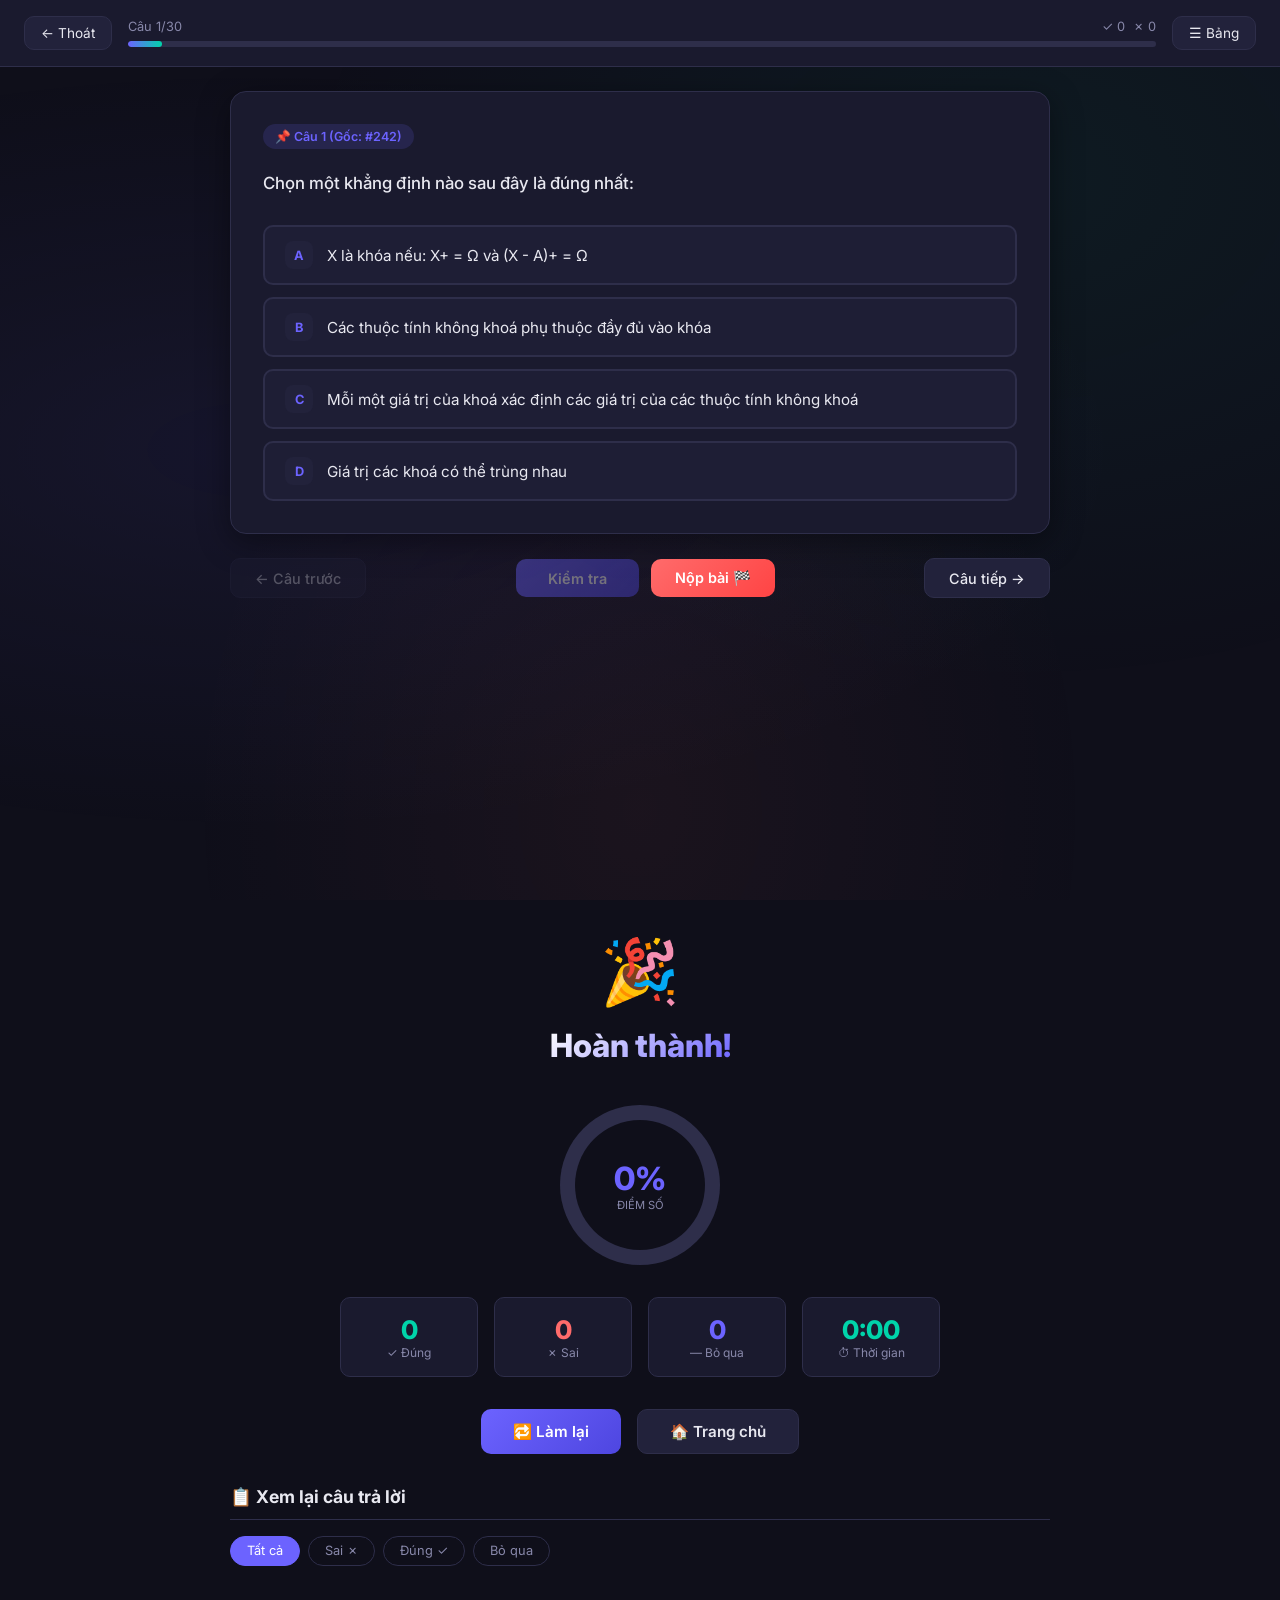
==== quiz.html @ 80ecc09e "Fix: Remove window.close() from goHome function and update cache version" ====
<!DOCTYPE html>
<html lang="vi">
<head>
<meta charset="UTF-8">
<meta name="viewport" content="width=device-width, initial-scale=1.0">
<title>Làm Bài | Trắc Nghiệm CSDL</title>
<meta name="description" content="Ôn tập trắc nghiệm Cơ sở dữ liệu - 356 câu hỏi tổng hợp">
<link href="https://fonts.googleapis.com/css2?family=Inter:wght@300;400;500;600;700;800&display=swap" rel="stylesheet">
<link rel="stylesheet" href="css/style.css?v=1779288888">
</head>
<body>

<!-- ========== QUIZ ========== -->

<div id="quiz-screen" class="screen">
  <header class="quiz-header">
    <button class="btn-back" onclick="goHome()">← Thoát</button>
    <div class="quiz-progress-wrap">
      <div class="quiz-meta">
        <span id="q-counter">Câu 1/30</span>
        <span id="q-score-live">✓ 0 &nbsp;✗ 0</span>
      </div>
      <div class="progress-bar"><div class="progress-fill" id="progress-fill" style="width:0%"></div></div>
    </div>
    <div class="timer-badge" id="timer-badge" style="display:none">1:00</div>
    <button class="btn-panel" onclick="togglePanel()">☰ Bảng</button>
  </header>

  <div class="quiz-body">
    <div class="nav-panel" id="nav-panel">
      <div class="nav-title">Điều hướng</div>
      <div class="nav-grid" id="nav-grid"></div>
      <div class="nav-legend">
        <div class="legend-item"><div class="legend-dot" style="background:var(--primary)"></div>Đang làm</div>
        <div class="legend-item"><div class="legend-dot" style="background:rgba(108,99,255,0.3)"></div>Đã trả lời</div>
        <div class="legend-item"><div class="legend-dot" style="background:var(--border)"></div>Chưa làm</div>
      </div>
    </div>

    <div class="quiz-main">
      <div class="question-card" id="question-card">
        <div class="question-tag" id="q-tag">📌 Câu 1</div>
        <div class="question-text" id="question-text"></div>
        <div class="options-list" id="options-list"></div>
        <div class="explanation-box" id="explanation-box"></div>
      </div>

      <div class="quiz-actions">
        <button class="btn-nav" id="btn-prev" onclick="prevQ()">← Câu trước</button>
        <div style="display:flex;gap:0.75rem;flex-wrap:wrap;justify-content:center;">
          <button class="btn-submit" id="btn-submit" onclick="submitAnswer()">Kiểm tra</button>
          <button class="btn-end-quiz" onclick="endQuiz()">Nộp bài 🏁</button>
        </div>
        <button class="btn-nav" id="btn-next" onclick="nextQ()">Câu tiếp →</button>
      </div>
    </div>
  </div>
</div>

<!-- ========== RESULT ========== -->
<div id="result-screen" class="screen">
  <div class="result-header">
    <div class="result-emoji" id="result-emoji">🎉</div>
    <div class="result-title" id="result-title">Hoàn thành!</div>
    <div style="color:var(--text-muted);font-size:0.9rem" id="result-sub"></div>
  </div>

  <div class="score-circle" id="score-circle" style="--pct:0deg">
    <div class="score-inner">
      <div class="score-pct" id="score-pct">0%</div>
      <div class="score-lbl">Điểm số</div>
    </div>
  </div>

  <div class="result-stats">
    <div class="rstat c"><div class="rstat-num" id="rs-correct">0</div><div class="rstat-lbl">✓ Đúng</div></div>
    <div class="rstat w"><div class="rstat-num" id="rs-wrong">0</div><div class="rstat-lbl">✗ Sai</div></div>
    <div class="rstat s"><div class="rstat-num" id="rs-skip">0</div><div class="rstat-lbl">— Bỏ qua</div></div>
    <div class="rstat t"><div class="rstat-num" id="rs-time">0:00</div><div class="rstat-lbl">⏱ Thời gian</div></div>
  </div>

  <div class="result-btns">
    <button class="btn-retry" onclick="retryQuiz()">🔁 Làm lại</button>
    <button class="btn-home-r" onclick="goHome()">🏠 Trang chủ</button>
  </div>

  <div class="review-section">
    <div class="review-title">📋 Xem lại câu trả lời</div>
    <div class="review-filter">
      <button class="filter-btn active" onclick="filterReview('all',this)">Tất cả</button>
      <button class="filter-btn" onclick="filterReview('wrong',this)">Sai ✗</button>
      <button class="filter-btn" onclick="filterReview('correct',this)">Đúng ✓</button>
      <button class="filter-btn" onclick="filterReview('skip',this)">Bỏ qua</button>
    </div>
    <div id="review-list"></div>
  </div>
</div>


<script src="js/csdl_data.js?v=1779288888" charset="UTF-8"></script>
<script src="js/script.js?v=1779288888" charset="UTF-8"></script>
</body>
</html>
---- css/style.css ----
:root {
    --primary: #6c63ff;
    --primary-dark: #4e46e0;
    --secondary: #00d4aa;
    --accent: #ff6b6b;
    --bg: #0f0f1a;
    --bg2: #16162a;
    --bg3: #1e1e35;
    --card: #1a1a2e;
    --card2: #22223b;
    --text: #e8e8f0;
    --text-muted: #8888aa;
    --border: #2e2e4a;
    --correct: #00d4aa;
    --wrong: #ff6b6b;
    --correct-bg: rgba(0,212,170,0.12);
    --wrong-bg: rgba(255,107,107,0.12);
    --radius: 16px;
    --radius-sm: 10px;
    --shadow: 0 8px 32px rgba(0,0,0,0.4);
  }
  * { margin:0; padding:0; box-sizing:border-box; }
  body {
    font-family: 'Inter', sans-serif;
    background: var(--bg);
    color: var(--text);
    min-height: 100vh;
    overflow-x: hidden;
  }
  /* Animated background */
  body::before {
    content:'';
    position:fixed; top:0;left:0;right:0;bottom:0;
    background: radial-gradient(ellipse at 20% 50%, rgba(108,99,255,0.08) 0%, transparent 60%),
                radial-gradient(ellipse at 80% 20%, rgba(0,212,170,0.06) 0%, transparent 50%),
                radial-gradient(ellipse at 50% 90%, rgba(255,107,107,0.05) 0%, transparent 50%);
    pointer-events: none; z-index: 0;
  }

  /* ===== SCREENS ===== */
  .screen { display:none; position:relative; z-index:1; }
  .screen.active { display:block; }

  /* ===== HOME SCREEN ===== */
  #home-screen {
    min-height:100vh;
    display:flex; flex-direction:column; align-items:center; justify-content:center;
    padding: 2rem;
    text-align:center;
  }
  .logo-icon {
    width:90px; height:90px;
    background: linear-gradient(135deg, var(--primary), var(--secondary));
    border-radius: 24px;
    display:flex; align-items:center; justify-content:center;
    font-size:2.5rem; margin-bottom:2rem;
    box-shadow: 0 0 40px rgba(108,99,255,0.4);
    animation: float 3s ease-in-out infinite;
  }
  @keyframes float {
    0%,100%{ transform:translateY(0); }
    50%{ transform:translateY(-10px); }
  }
  .home-title {
    font-size: clamp(2rem,5vw,3.5rem);
    font-weight:800;
    background: linear-gradient(135deg, #fff 0%, var(--primary) 50%, var(--secondary) 100%);
    -webkit-background-clip:text; -webkit-text-fill-color:transparent;
    line-height:1.2; margin-bottom:0.75rem;
  }
  .home-sub {
    font-size:1.1rem; color:var(--text-muted); margin-bottom:0.5rem;
  }
  .home-author {
    font-size:0.9rem; color:var(--primary); margin-bottom:3rem; opacity:0.8;
  }
  .stats-row {
    display:flex; gap:1.5rem; margin-bottom:3rem; flex-wrap:wrap; justify-content:center;
  }
  .stat-card {
    background: var(--card2);
    border: 1px solid var(--border);
    border-radius: var(--radius-sm);
    padding: 1rem 1.5rem;
    text-align:center;
    min-width:100px;
  }
  .stat-num { font-size:1.8rem; font-weight:800; color:var(--primary); }
  .stat-lbl { font-size:0.75rem; color:var(--text-muted); text-transform:uppercase; letter-spacing:1px; }

  .mode-grid {
    display:grid; grid-template-columns:repeat(auto-fit, minmax(200px, 1fr));
    gap:1rem; max-width:700px; width:100%; margin-bottom:2rem;
  }
  .mode-card {
    background: var(--card2);
    border: 2px solid var(--border);
    border-radius: var(--radius);
    padding:1.5rem;
    cursor:pointer;
    transition: all 0.25s;
    text-align:left;
  }
  .mode-card:hover {
    border-color: var(--primary);
    transform:translateY(-4px);
    box-shadow: 0 12px 32px rgba(108,99,255,0.2);
  }
  .mode-card.selected {
    border-color: var(--primary);
    background: rgba(108,99,255,0.12);
  }
  .mode-icon { font-size:2rem; margin-bottom:0.75rem; }
  .mode-name { font-size:1rem; font-weight:700; margin-bottom:0.25rem; }
  .mode-desc { font-size:0.8rem; color:var(--text-muted); }

  .settings-row {
    display:flex; gap:1rem; align-items:center; margin-bottom:2rem;
    flex-wrap:wrap; justify-content:center;
  }
  .settings-row label { color:var(--text-muted); font-size:0.9rem; }
  .settings-row input[type=number] {
    background:var(--card2); border:1px solid var(--border);
    color:var(--text); padding:0.5rem 0.75rem; border-radius:8px;
    font-size:0.95rem; width:80px; text-align:center;
    outline:none; font-family:inherit;
  }
  .settings-row input:focus { border-color:var(--primary); }

  .btn-start {
    background: linear-gradient(135deg, var(--primary), var(--primary-dark));
    color:#fff; border:none; border-radius: var(--radius);
    padding: 1rem 3rem; font-size:1.1rem; font-weight:700;
    cursor:pointer; letter-spacing:0.5px;
    transition: all 0.25s;
    box-shadow: 0 4px 20px rgba(108,99,255,0.4);
  }
  .btn-start:hover {
    transform:translateY(-2px);
    box-shadow: 0 8px 30px rgba(108,99,255,0.5);
  }
  .btn-start:active { transform:translateY(0); }

  /* ===== QUIZ SCREEN ===== */
  #quiz-screen {
    min-height:100vh;
    display:none; flex-direction:column;
  }
  #quiz-screen.active { display:flex; }

  .quiz-header {
    background: var(--card);
    border-bottom: 1px solid var(--border);
    padding: 1rem 1.5rem;
    display:flex; align-items:center; gap:1rem;
    position:sticky; top:0; z-index:10;
    backdrop-filter:blur(10px);
  }
  .btn-back {
    background:var(--card2); border:1px solid var(--border);
    color:var(--text); border-radius:10px; padding:0.5rem 1rem;
    cursor:pointer; font-size:0.85rem; font-family:inherit;
    transition:all 0.2s;
  }
  .btn-back:hover { border-color:var(--primary); color:var(--primary); }
  .quiz-progress-wrap { flex:1; }
  .quiz-meta {
    display:flex; justify-content:space-between; margin-bottom:0.4rem;
    font-size:0.8rem; color:var(--text-muted);
  }
  .progress-bar {
    height:6px; background:var(--border); border-radius:99px; overflow:hidden;
  }
  .progress-fill {
    height:100%; background:linear-gradient(90deg, var(--primary), var(--secondary));
    border-radius:99px; transition:width 0.4s ease;
  }
  .timer-badge {
    background:var(--card2); border:1px solid var(--border);
    border-radius:10px; padding:0.4rem 0.75rem;
    font-size:0.9rem; font-weight:600; color:var(--text);
    font-variant-numeric:tabular-nums; min-width:60px; text-align:center;
  }
  .timer-badge.danger { border-color:var(--wrong); color:var(--wrong); animation:pulse 1s infinite; }
  @keyframes pulse { 0%,100%{opacity:1} 50%{opacity:0.5} }

  .quiz-body {
    flex:1; display:flex; gap:0;
    overflow:hidden;
  }

  /* Navigation Panel */
  .nav-panel {
    width:220px; min-width:220px;
    background:var(--card);
    border-right: 1px solid var(--border);
    overflow-y:auto;
    padding:1rem;
    display:none;
  }
  .nav-panel.show { display:block; }
  .nav-title { font-size:0.75rem; font-weight:600; color:var(--text-muted); text-transform:uppercase; letter-spacing:1px; margin-bottom:0.75rem; }
  .nav-grid { display:grid; grid-template-columns:repeat(5,1fr); gap:4px; }
  .nav-btn {
    aspect-ratio:1; border-radius:6px;
    border:1px solid var(--border); background:transparent;
    color:var(--text-muted); font-size:0.7rem; cursor:pointer;
    transition:all 0.15s; font-family:inherit;
  }
  .nav-btn:hover { border-color:var(--primary); color:var(--primary); }
  .nav-btn.current { border-color:var(--primary); background:var(--primary); color:#fff; }
  .nav-btn.answered { background:rgba(108,99,255,0.2); border-color:var(--primary); color:var(--primary); }
  .nav-btn.correct { background:var(--correct-bg); border-color:var(--correct); color:var(--correct); }
  .nav-btn.wrong { background:var(--wrong-bg); border-color:var(--wrong); color:var(--wrong); }

  .nav-legend { margin-top:1rem; }
  .legend-item { display:flex; align-items:center; gap:0.5rem; font-size:0.72rem; color:var(--text-muted); margin-bottom:0.35rem; }
  .legend-dot { width:10px;height:10px; border-radius:3px; }

  /* Main content */
  .quiz-main {
    flex:1; overflow-y:auto;
    padding: 1.5rem;
    display:flex; flex-direction:column; align-items:center;
  }
  .question-card {
    background: var(--card);
    border: 1px solid var(--border);
    border-radius: var(--radius);
    padding:2rem;
    max-width:820px;
    width:100%;
    margin-bottom:1.5rem;
    box-shadow: var(--shadow);
    animation: slideIn 0.3s ease;
  }
  @keyframes slideIn {
    from { opacity:0; transform:translateY(20px); }
    to { opacity:1; transform:translateY(0); }
  }
  .question-tag {
    display:inline-flex; align-items:center; gap:0.5rem;
    background: rgba(108,99,255,0.15); color:var(--primary);
    padding:0.3rem 0.75rem; border-radius:99px; font-size:0.78rem; font-weight:600;
    margin-bottom:1.25rem;
  }
  .question-text {
    font-size:1.05rem; line-height:1.7; font-weight:500;
    color:var(--text); margin-bottom:1.75rem;
  }
  .options-list { display:flex; flex-direction:column; gap:0.75rem; }
  .option-btn {
    display:flex; align-items:flex-start; gap:0.875rem;
    padding:0.875rem 1.25rem;
    background:var(--bg3); border:2px solid var(--border);
    border-radius:var(--radius-sm);
    cursor:pointer; transition:all 0.2s;
    text-align:left; width:100%;
    font-family:inherit; color:var(--text);
  }
  .option-btn:hover:not(:disabled) {
    border-color:var(--primary);
    background: rgba(108,99,255,0.08);
    transform:translateX(4px);
  }
  .option-letter {
    min-width:28px; height:28px;
    background: var(--card2); border-radius:8px;
    display:flex; align-items:center; justify-content:center;
    font-size:0.8rem; font-weight:700; color:var(--primary);
    flex-shrink:0; transition:all 0.2s;
  }
  .option-text { font-size:0.95rem; line-height:1.55; padding-top:3px; }
  .option-btn.selected { border-color:var(--primary); background:rgba(108,99,255,0.12); }
  .option-btn.selected .option-letter { background:var(--primary); color:#fff; }
  .option-btn.correct-ans { border-color:var(--correct)!important; background:var(--correct-bg)!important; }
  .option-btn.correct-ans .option-letter { background:var(--correct)!important; color:#fff!important; }
  .option-btn.wrong-ans { border-color:var(--wrong)!important; background:var(--wrong-bg)!important; }
  .option-btn.wrong-ans .option-letter { background:var(--wrong)!important; color:#fff!important; }
  .option-btn:disabled { cursor:default; transform:none!important; }

  .explanation-box {
    margin-top:1.5rem; padding:1rem 1.25rem;
    background:rgba(108,99,255,0.08); border-left:3px solid var(--primary);
    border-radius:0 var(--radius-sm) var(--radius-sm) 0;
    font-size:0.9rem; color:var(--text-muted); line-height:1.6;
    display:none;
  }
  .explanation-box.show { display:block; }

  .quiz-actions {
    display:flex; justify-content:space-between; align-items:center;
    max-width:820px; width:100%; gap:1rem; flex-wrap:wrap;
  }
  .btn-nav {
    background:var(--card2); border:1px solid var(--border);
    color:var(--text); border-radius:var(--radius-sm);
    padding:0.65rem 1.5rem; cursor:pointer; font-size:0.9rem;
    font-family:inherit; font-weight:500; transition:all 0.2s;
  }
  .btn-nav:hover { border-color:var(--primary); color:var(--primary); }
  .btn-nav:disabled { opacity:0.3; cursor:default; }
  .btn-submit {
    background:linear-gradient(135deg, var(--primary), var(--primary-dark));
    color:#fff; border:none; border-radius:var(--radius-sm);
    padding:0.65rem 2rem; cursor:pointer; font-size:0.9rem;
    font-family:inherit; font-weight:600; transition:all 0.2s;
  }
  .btn-submit:hover { transform:translateY(-2px); box-shadow:0 4px 16px rgba(108,99,255,0.4); }
  .btn-submit:disabled { opacity:0.4; cursor:default; transform:none; box-shadow:none; }
  .btn-end-quiz {
    background:linear-gradient(135deg, var(--accent), #ff4444);
    color:#fff; border:none; border-radius:var(--radius-sm);
    padding:0.65rem 1.5rem; cursor:pointer; font-size:0.9rem;
    font-family:inherit; font-weight:600; transition:all 0.2s;
  }
  .btn-end-quiz:hover { transform:translateY(-2px); box-shadow:0 4px 16px rgba(255,107,107,0.4); }

  /* Panel toggle button */
  .btn-panel {
    background:var(--card2); border:1px solid var(--border);
    color:var(--text); border-radius:10px; padding:0.5rem 1rem;
    cursor:pointer; font-size:0.85rem; font-family:inherit;
    transition:all 0.2s; white-space:nowrap;
  }
  .btn-panel:hover { border-color:var(--primary); color:var(--primary); }

  /* ===== RESULT SCREEN ===== */
  #result-screen {
    min-height:100vh; padding:2rem;
    display:flex; flex-direction:column; align-items:center; justify-content:flex-start;
  }
  .result-header { text-align:center; margin-bottom:2rem; }
  .result-emoji {
    font-size:4rem; margin-bottom:1rem;
    animation:bounceIn 0.5s ease;
  }
  @keyframes bounceIn {
    0%{transform:scale(0)} 60%{transform:scale(1.2)} 100%{transform:scale(1)}
  }
  .result-title {
    font-size:2rem; font-weight:800; margin-bottom:0.5rem;
    background:linear-gradient(135deg, #fff, var(--primary));
    -webkit-background-clip:text; -webkit-text-fill-color:transparent;
  }
  .score-circle {
    width:160px; height:160px;
    border-radius:50%;
    background: conic-gradient(var(--primary) var(--pct), var(--border) 0);
    display:flex; align-items:center; justify-content:center;
    margin:0 auto 2rem;
    position:relative;
  }
  .score-circle::after {
    content:''; position:absolute;
    width:130px; height:130px; border-radius:50%; background:var(--bg);
  }
  .score-inner {
    position:relative; z-index:1; text-align:center;
  }
  .score-pct { font-size:2rem; font-weight:800; color:var(--primary); }
  .score-lbl { font-size:0.7rem; color:var(--text-muted); text-transform:uppercase; }

  .result-stats {
    display:grid; grid-template-columns:repeat(auto-fit,minmax(130px,1fr));
    gap:1rem; max-width:600px; width:100%; margin-bottom:2rem;
  }
  .rstat {
    background:var(--card); border:1px solid var(--border);
    border-radius:var(--radius-sm); padding:1rem; text-align:center;
  }
  .rstat-num { font-size:1.6rem; font-weight:800; }
  .rstat-lbl { font-size:0.75rem; color:var(--text-muted); }
  .rstat.c .rstat-num { color:var(--correct); }
  .rstat.w .rstat-num { color:var(--wrong); }
  .rstat.s .rstat-num { color:var(--primary); }
  .rstat.t .rstat-num { color:var(--secondary); }

  .result-btns { display:flex; gap:1rem; flex-wrap:wrap; justify-content:center; margin-bottom:2rem; }
  .btn-retry {
    background:linear-gradient(135deg, var(--primary), var(--primary-dark));
    color:#fff; border:none; border-radius:var(--radius-sm);
    padding:0.75rem 2rem; cursor:pointer; font-size:0.95rem;
    font-family:inherit; font-weight:600; transition:all 0.2s;
  }
  .btn-retry:hover { transform:translateY(-2px); box-shadow:0 4px 16px rgba(108,99,255,0.4); }
  .btn-home-r {
    background:var(--card2); border:1px solid var(--border);
    color:var(--text); border-radius:var(--radius-sm);
    padding:0.75rem 2rem; cursor:pointer; font-size:0.95rem;
    font-family:inherit; font-weight:600; transition:all 0.2s;
  }
  .btn-home-r:hover { border-color:var(--primary); color:var(--primary); }

  /* Review section */
  .review-section { max-width:820px; width:100%; }
  .review-title {
    font-size:1.1rem; font-weight:700; margin-bottom:1rem; color:var(--text);
    border-bottom:1px solid var(--border); padding-bottom:0.75rem;
  }
  .review-item {
    background:var(--card); border:1px solid var(--border);
    border-radius:var(--radius-sm); padding:1.25rem;
    margin-bottom:0.75rem; transition:all 0.2s;
  }
  .review-item.correct-r { border-left:4px solid var(--correct); }
  .review-item.wrong-r { border-left:4px solid var(--wrong); }
  .review-item.skip-r { border-left:4px solid var(--text-muted); }
  .review-q { font-size:0.9rem; color:var(--text); margin-bottom:0.75rem; font-weight:500; }
  .review-q-num { color:var(--primary); font-weight:700; margin-right:0.5rem; }
  .review-ans { font-size:0.85rem; display:flex; flex-direction:column; gap:0.3rem; }
  .review-user { color:var(--wrong); }
  .review-user.ok { color:var(--correct); }
  .review-correct { color:var(--correct); }
  .review-skip { color:var(--text-muted); font-style:italic; }
  .review-filter {
    display:flex; gap:0.5rem; margin-bottom:1rem; flex-wrap:wrap;
  }
  .filter-btn {
    padding:0.4rem 1rem; border-radius:99px;
    border:1px solid var(--border); background:transparent;
    color:var(--text-muted); font-size:0.8rem; cursor:pointer;
    font-family:inherit; transition:all 0.2s;
  }
  .filter-btn:hover { border-color:var(--primary); color:var(--primary); }
  .filter-btn.active { background:var(--primary); border-color:var(--primary); color:#fff; }

  /* Scrollbar */
  ::-webkit-scrollbar { width:6px; height:6px; }
  ::-webkit-scrollbar-track { background:var(--bg); }
  ::-webkit-scrollbar-thumb { background:var(--border); border-radius:99px; }
  ::-webkit-scrollbar-thumb:hover { background:var(--primary); }

  /* Responsive */
  @media(max-width:768px) {
    .nav-panel { display:none!important; }
    .quiz-main { padding:1rem; }
    .question-card { padding:1.25rem; }
    .result-stats { grid-template-columns:repeat(2,1fr); }
  }
  @media(max-width:480px) {
    .mode-grid { grid-template-columns:1fr; }
    .stats-row { gap:0.75rem; }
  }
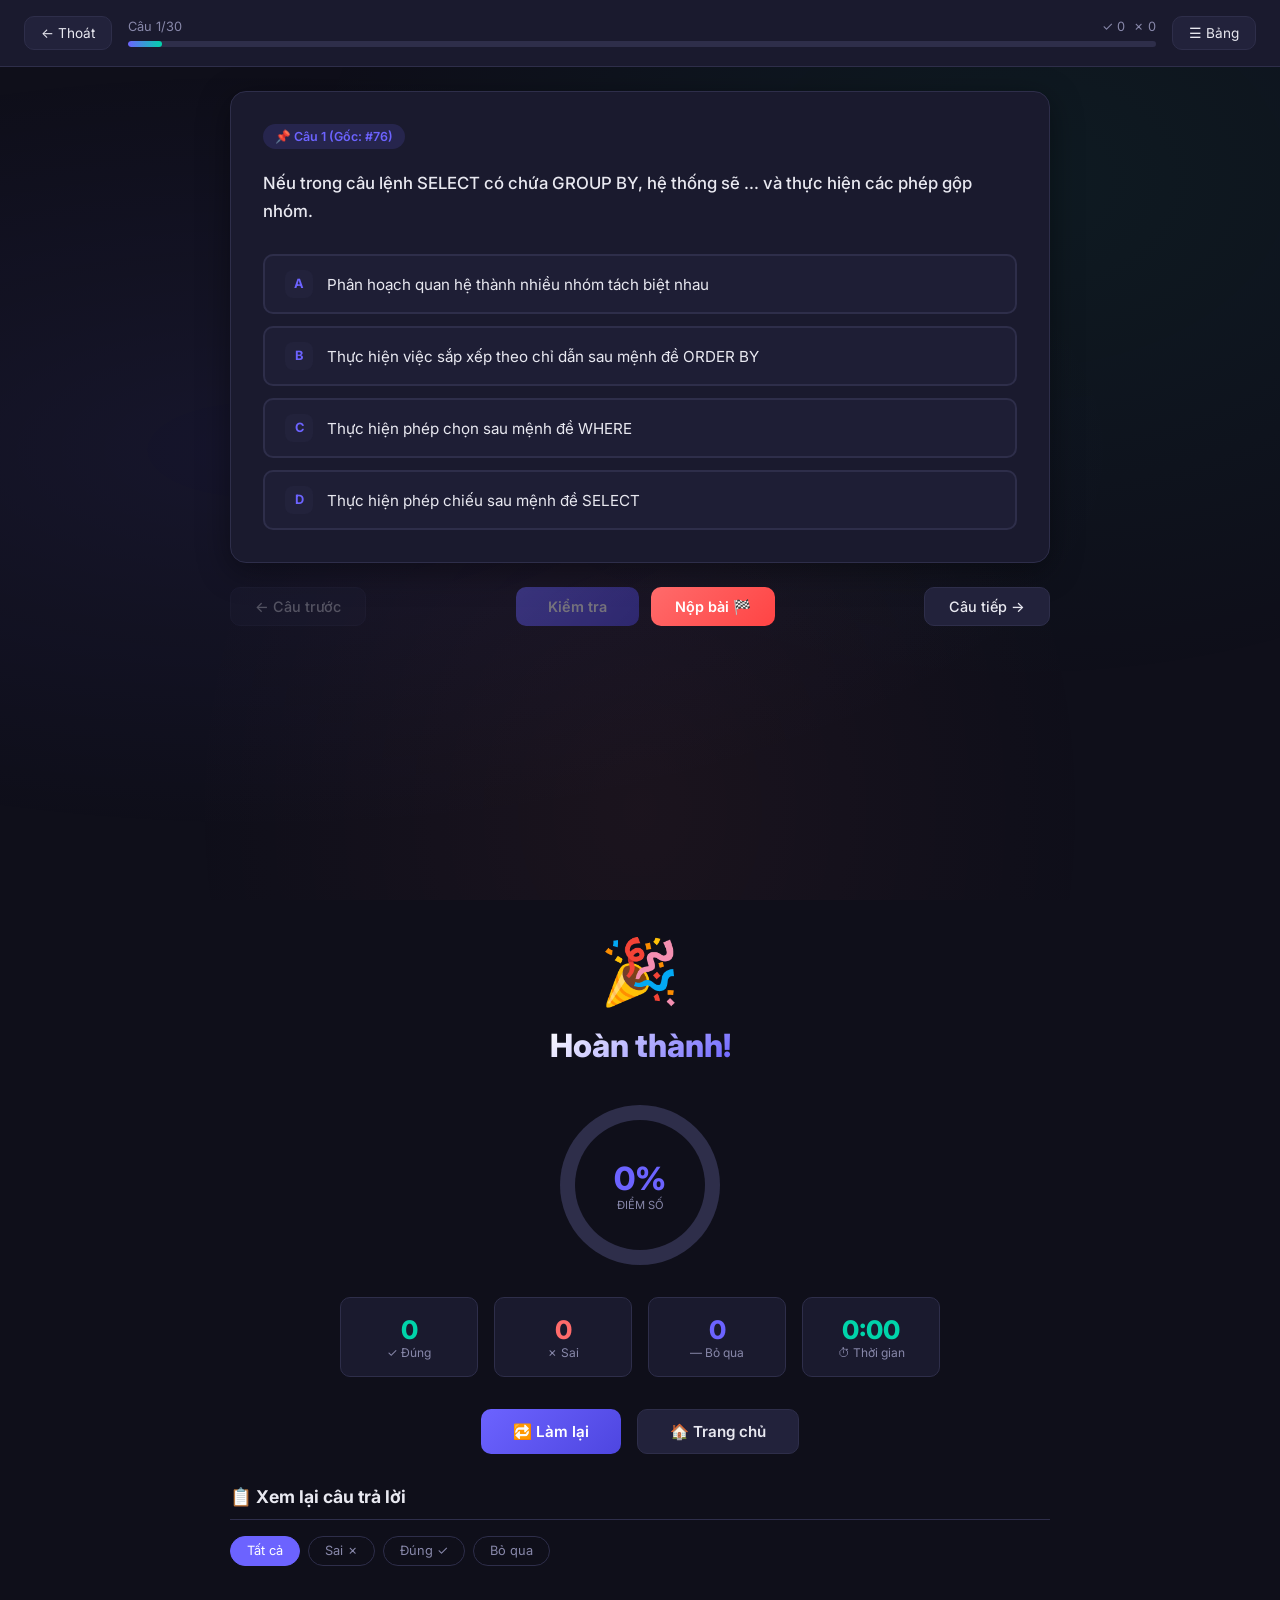
==== commit a5dc5b86: "Feat: Extract and add 49 new questions from Ontap_CSDL PDF" ====
--- a/quiz.html
+++ b/quiz.html
@@ -6,7 +6,7 @@
 <title>Làm Bài | Trắc Nghiệm CSDL</title>
 <meta name="description" content="Ôn tập trắc nghiệm Cơ sở dữ liệu - 356 câu hỏi tổng hợp">
 <link href="https://fonts.googleapis.com/css2?family=Inter:wght@300;400;500;600;700;800&display=swap" rel="stylesheet">
-<link rel="stylesheet" href="css/style.css?v=1779288888">
+<link rel="stylesheet" href="css/style.css?v=1779845313">
 </head>
 <body>
 
@@ -97,7 +97,7 @@
 </div>
 
 
-<script src="js/csdl_data.js?v=1779288888" charset="UTF-8"></script>
-<script src="js/script.js?v=1779288888" charset="UTF-8"></script>
+<script src="js/csdl_data.js?v=1779845313" charset="UTF-8"></script>
+<script src="js/script.js?v=1779845313" charset="UTF-8"></script>
 </body>
 </html>
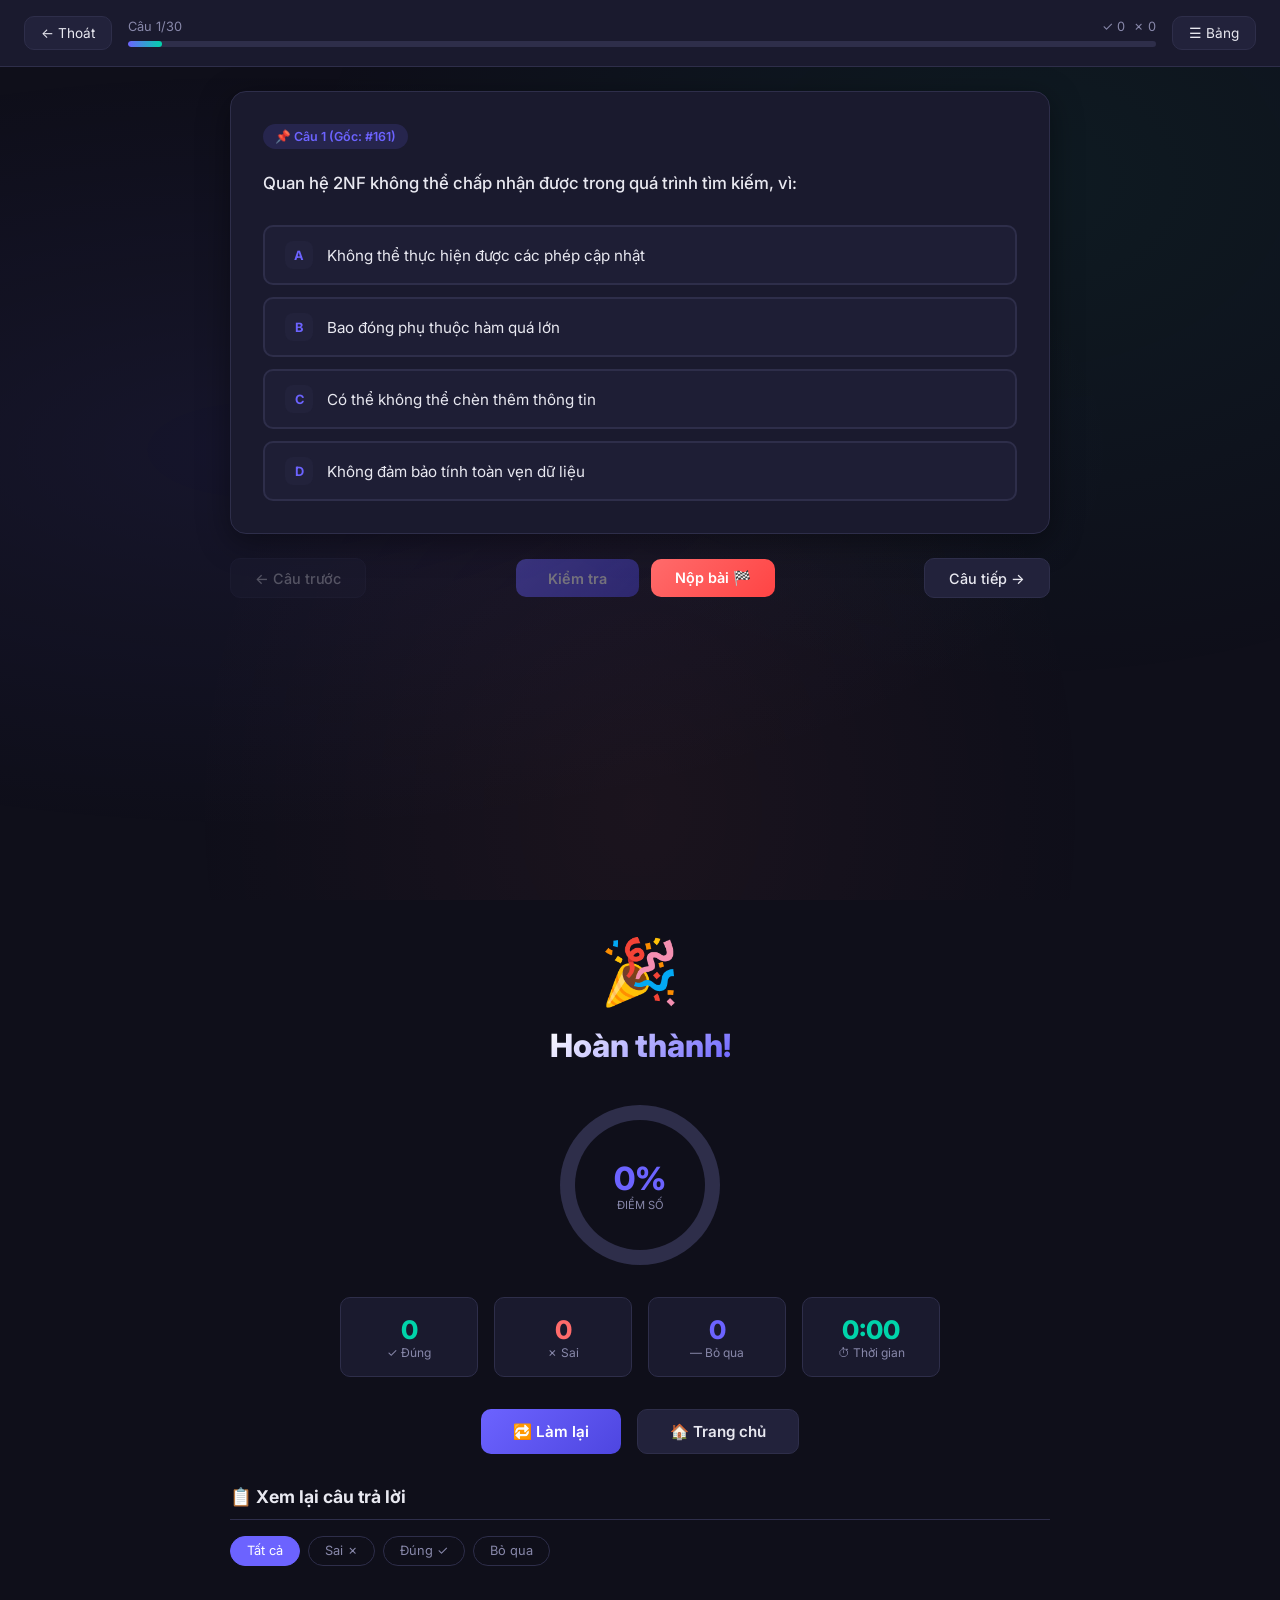
==== commit 5a71fa34: "Revert "Feat: Extract and add 49 new questions from Ontap_CSDL PDF" This reverts commit a5dc5b86a6b1" ====
--- a/quiz.html
+++ b/quiz.html
@@ -6,7 +6,7 @@
 <title>Làm Bài | Trắc Nghiệm CSDL</title>
 <meta name="description" content="Ôn tập trắc nghiệm Cơ sở dữ liệu - 356 câu hỏi tổng hợp">
 <link href="https://fonts.googleapis.com/css2?family=Inter:wght@300;400;500;600;700;800&display=swap" rel="stylesheet">
-<link rel="stylesheet" href="css/style.css?v=1779845313">
+<link rel="stylesheet" href="css/style.css?v=1779288888">
 </head>
 <body>
 
@@ -97,7 +97,7 @@
 </div>
 
 
-<script src="js/csdl_data.js?v=1779845313" charset="UTF-8"></script>
-<script src="js/script.js?v=1779845313" charset="UTF-8"></script>
+<script src="js/csdl_data.js?v=1779288888" charset="UTF-8"></script>
+<script src="js/script.js?v=1779288888" charset="UTF-8"></script>
 </body>
 </html>
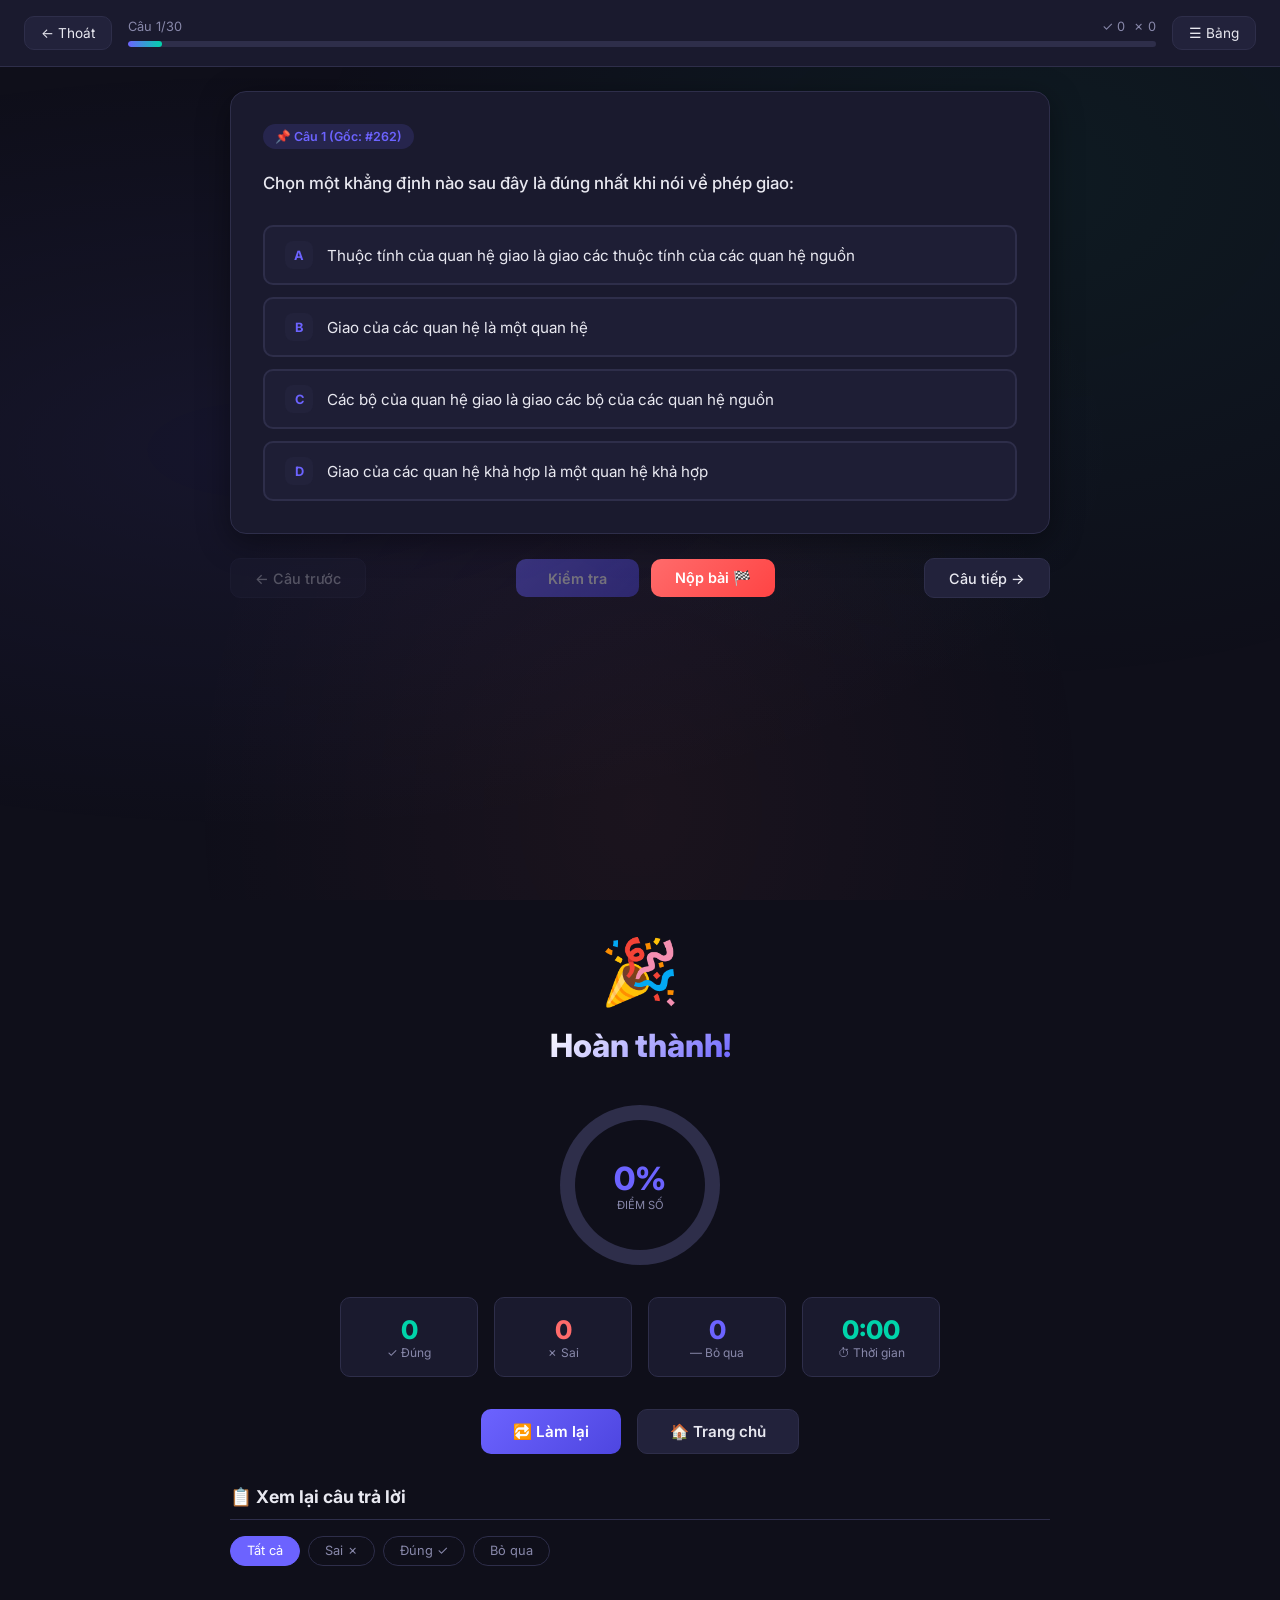
==== commit 3a02f8be: "Feat: Add separate exam category 'Ôn tập mẫu' from PDF" ====
--- a/quiz.html
+++ b/quiz.html
@@ -6,7 +6,7 @@
 <title>Làm Bài | Trắc Nghiệm CSDL</title>
 <meta name="description" content="Ôn tập trắc nghiệm Cơ sở dữ liệu - 356 câu hỏi tổng hợp">
 <link href="https://fonts.googleapis.com/css2?family=Inter:wght@300;400;500;600;700;800&display=swap" rel="stylesheet">
-<link rel="stylesheet" href="css/style.css?v=1779288888">
+<link rel="stylesheet" href="css/style.css?v=1779845647">
 </head>
 <body>
 
@@ -97,7 +97,8 @@
 </div>
 
 
-<script src="js/csdl_data.js?v=1779288888" charset="UTF-8"></script>
-<script src="js/script.js?v=1779288888" charset="UTF-8"></script>
+<script src="js/csdl_data.js?v=1779845647" charset="UTF-8"></script>
+<script src="js/ontapmau_data.js?v=1779845647" charset="UTF-8"></script>
+<script src="js/script.js?v=1779845647" charset="UTF-8"></script>
 </body>
 </html>
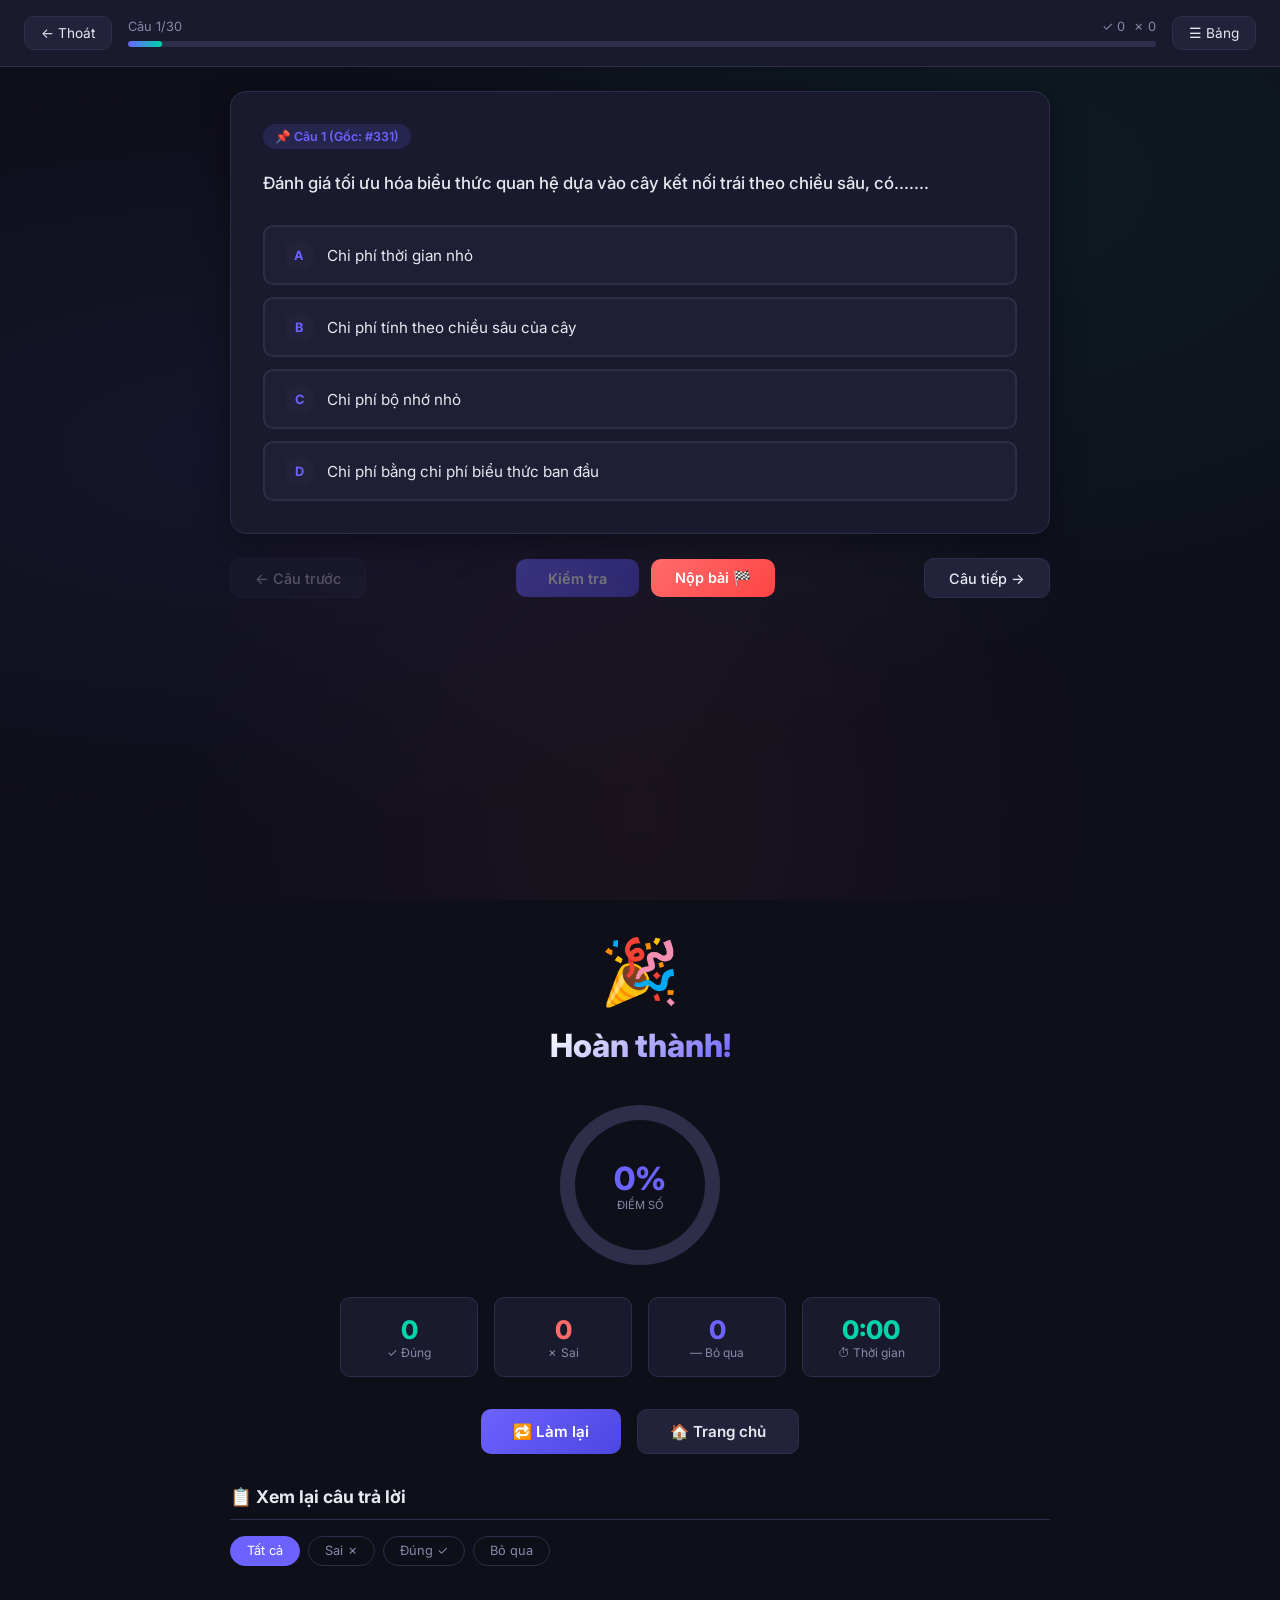
==== commit 7c4b0bf3: "Fix: Update correct answers for the 63 ontapmau questions" ====
--- a/quiz.html
+++ b/quiz.html
@@ -6,7 +6,7 @@
 <title>Làm Bài | Trắc Nghiệm CSDL</title>
 <meta name="description" content="Ôn tập trắc nghiệm Cơ sở dữ liệu - 356 câu hỏi tổng hợp">
 <link href="https://fonts.googleapis.com/css2?family=Inter:wght@300;400;500;600;700;800&display=swap" rel="stylesheet">
-<link rel="stylesheet" href="css/style.css?v=1779845647">
+<link rel="stylesheet" href="css/style.css?v=1779846226">
 </head>
 <body>
 
@@ -97,8 +97,8 @@
 </div>
 
 
-<script src="js/csdl_data.js?v=1779845647" charset="UTF-8"></script>
-<script src="js/ontapmau_data.js?v=1779845647" charset="UTF-8"></script>
-<script src="js/script.js?v=1779845647" charset="UTF-8"></script>
+<script src="js/csdl_data.js?v=1779846226" charset="UTF-8"></script>
+<script src="js/ontapmau_data.js?v=1779846226" charset="UTF-8"></script>
+<script src="js/script.js?v=1779846226" charset="UTF-8"></script>
 </body>
 </html>
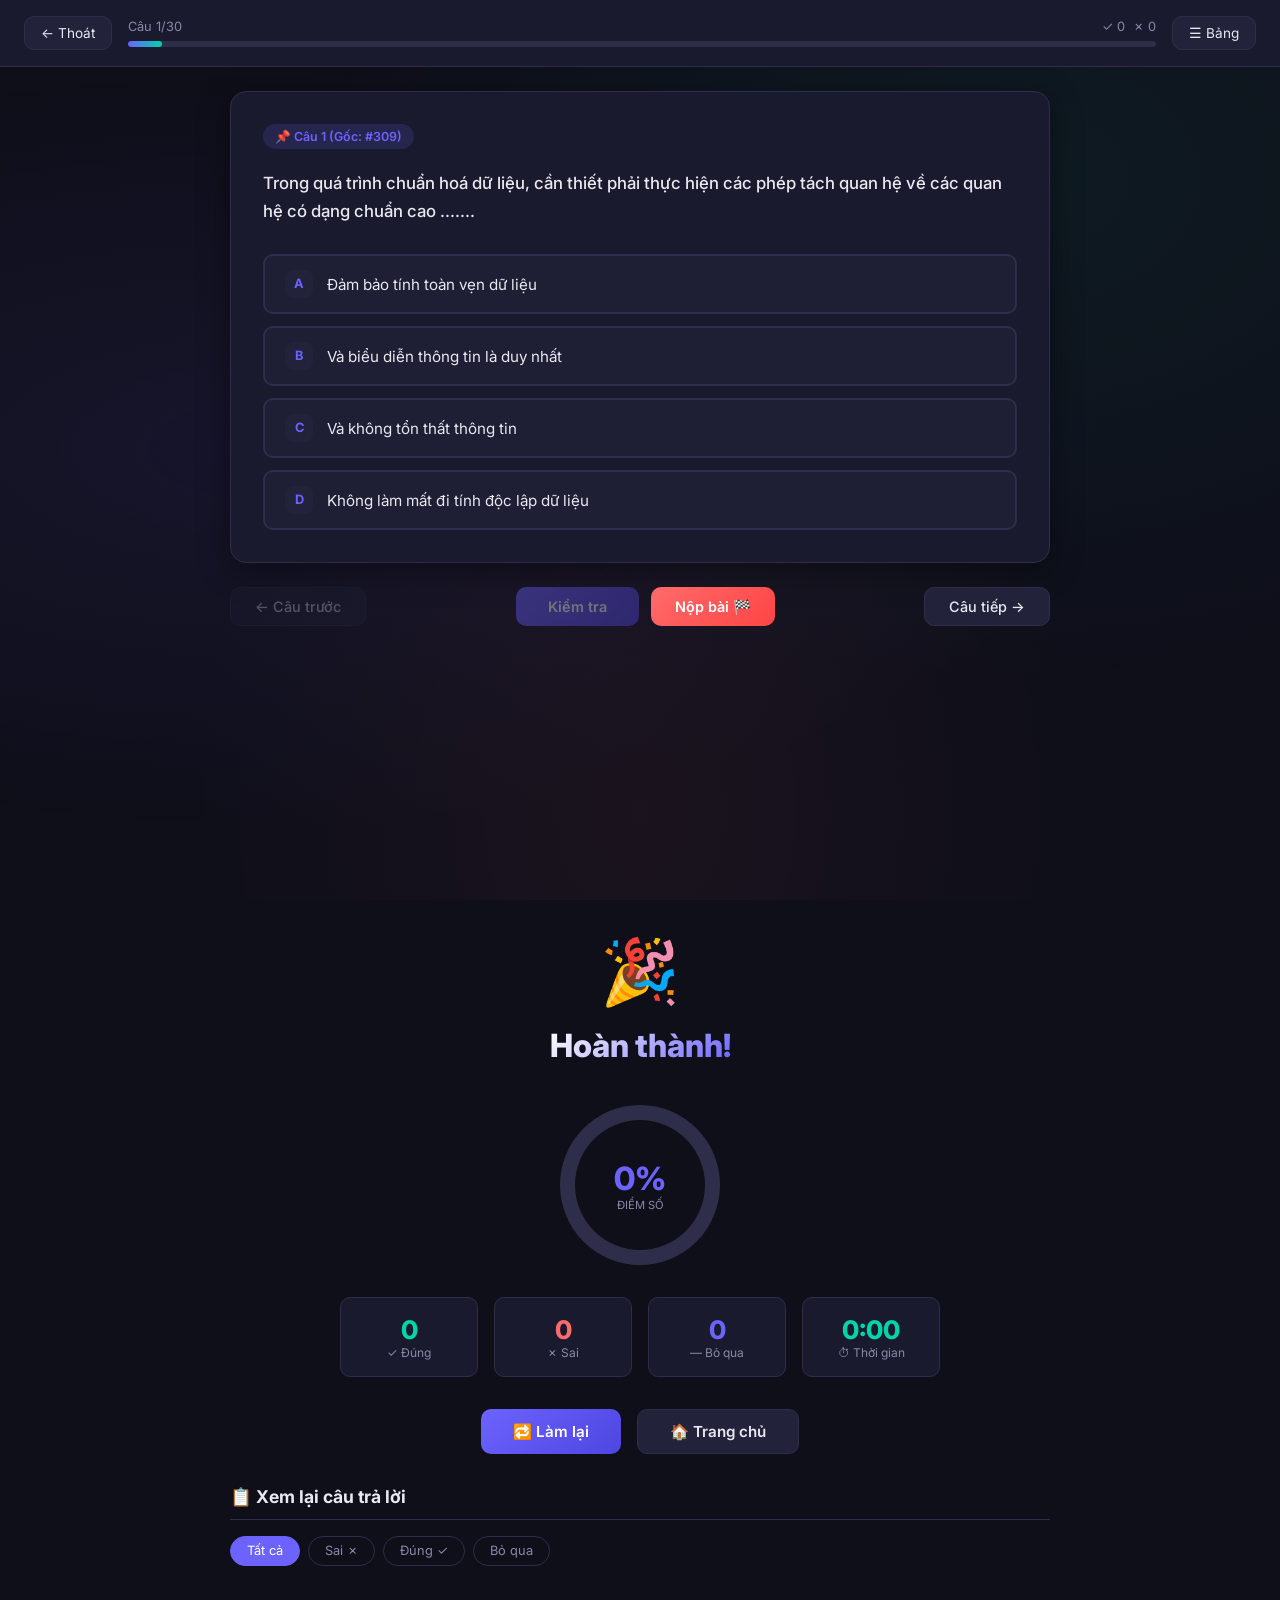
==== commit 9e50cb62: "Feat: Add 'Bài tập phủ tối thiểu' and fix OCR text spaces" ====
--- a/quiz.html
+++ b/quiz.html
@@ -6,7 +6,7 @@
 <title>Làm Bài | Trắc Nghiệm CSDL</title>
 <meta name="description" content="Ôn tập trắc nghiệm Cơ sở dữ liệu - 356 câu hỏi tổng hợp">
 <link href="https://fonts.googleapis.com/css2?family=Inter:wght@300;400;500;600;700;800&display=swap" rel="stylesheet">
-<link rel="stylesheet" href="css/style.css?v=1779846226">
+<link rel="stylesheet" href="css/style.css?v=1779846859">
 </head>
 <body>
 
@@ -97,8 +97,9 @@
 </div>
 
 
-<script src="js/csdl_data.js?v=1779846226" charset="UTF-8"></script>
-<script src="js/ontapmau_data.js?v=1779846226" charset="UTF-8"></script>
-<script src="js/script.js?v=1779846226" charset="UTF-8"></script>
+<script src="js/csdl_data.js?v=1779846859" charset="UTF-8"></script>
+<script src="js/ontapmau_data.js?v=1779846859" charset="UTF-8"></script>
+<script src="js/baitapphutoithieu_data.js?v=1779846859" charset="UTF-8"></script>
+<script src="js/script.js?v=1779846859" charset="UTF-8"></script>
 </body>
 </html>
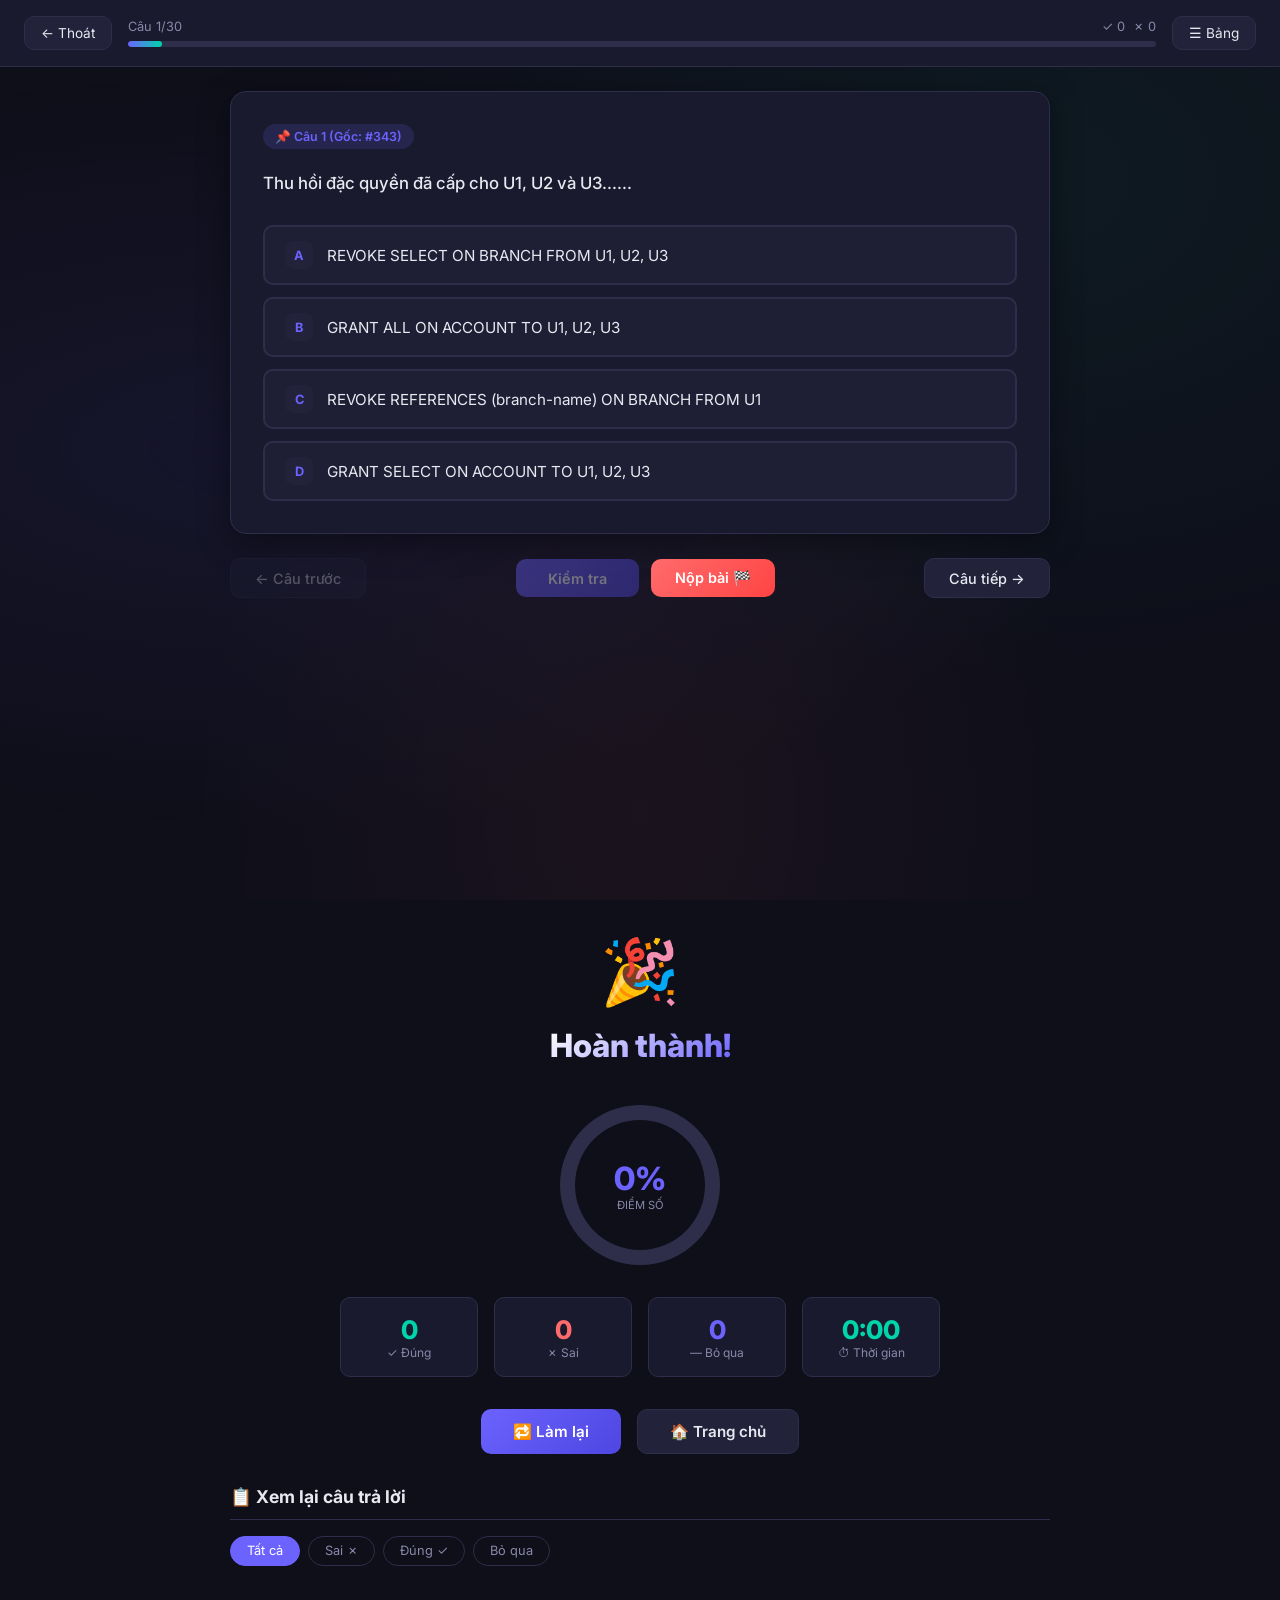
==== commit c8dfdc28: "Feat: Add 'Kiểm tra giữa kỳ CSDL' exam category with 20 questions" ====
--- a/quiz.html
+++ b/quiz.html
@@ -6,7 +6,7 @@
 <title>Làm Bài | Trắc Nghiệm CSDL</title>
 <meta name="description" content="Ôn tập trắc nghiệm Cơ sở dữ liệu - 356 câu hỏi tổng hợp">
 <link href="https://fonts.googleapis.com/css2?family=Inter:wght@300;400;500;600;700;800&display=swap" rel="stylesheet">
-<link rel="stylesheet" href="css/style.css?v=1779846859">
+<link rel="stylesheet" href="css/style.css?v=1779847164">
 </head>
 <body>
 
@@ -97,9 +97,10 @@
 </div>
 
 
-<script src="js/csdl_data.js?v=1779846859" charset="UTF-8"></script>
-<script src="js/ontapmau_data.js?v=1779846859" charset="UTF-8"></script>
-<script src="js/baitapphutoithieu_data.js?v=1779846859" charset="UTF-8"></script>
-<script src="js/script.js?v=1779846859" charset="UTF-8"></script>
+<script src="js/csdl_data.js?v=1779847164" charset="UTF-8"></script>
+<script src="js/ontapmau_data.js?v=1779847164" charset="UTF-8"></script>
+<script src="js/baitapphutoithieu_data.js?v=1779847164" charset="UTF-8"></script>
+<script src="js/giuaky_data.js?v=1779847164" charset="UTF-8"></script>
+<script src="js/script.js?v=1779847164" charset="UTF-8"></script>
 </body>
 </html>
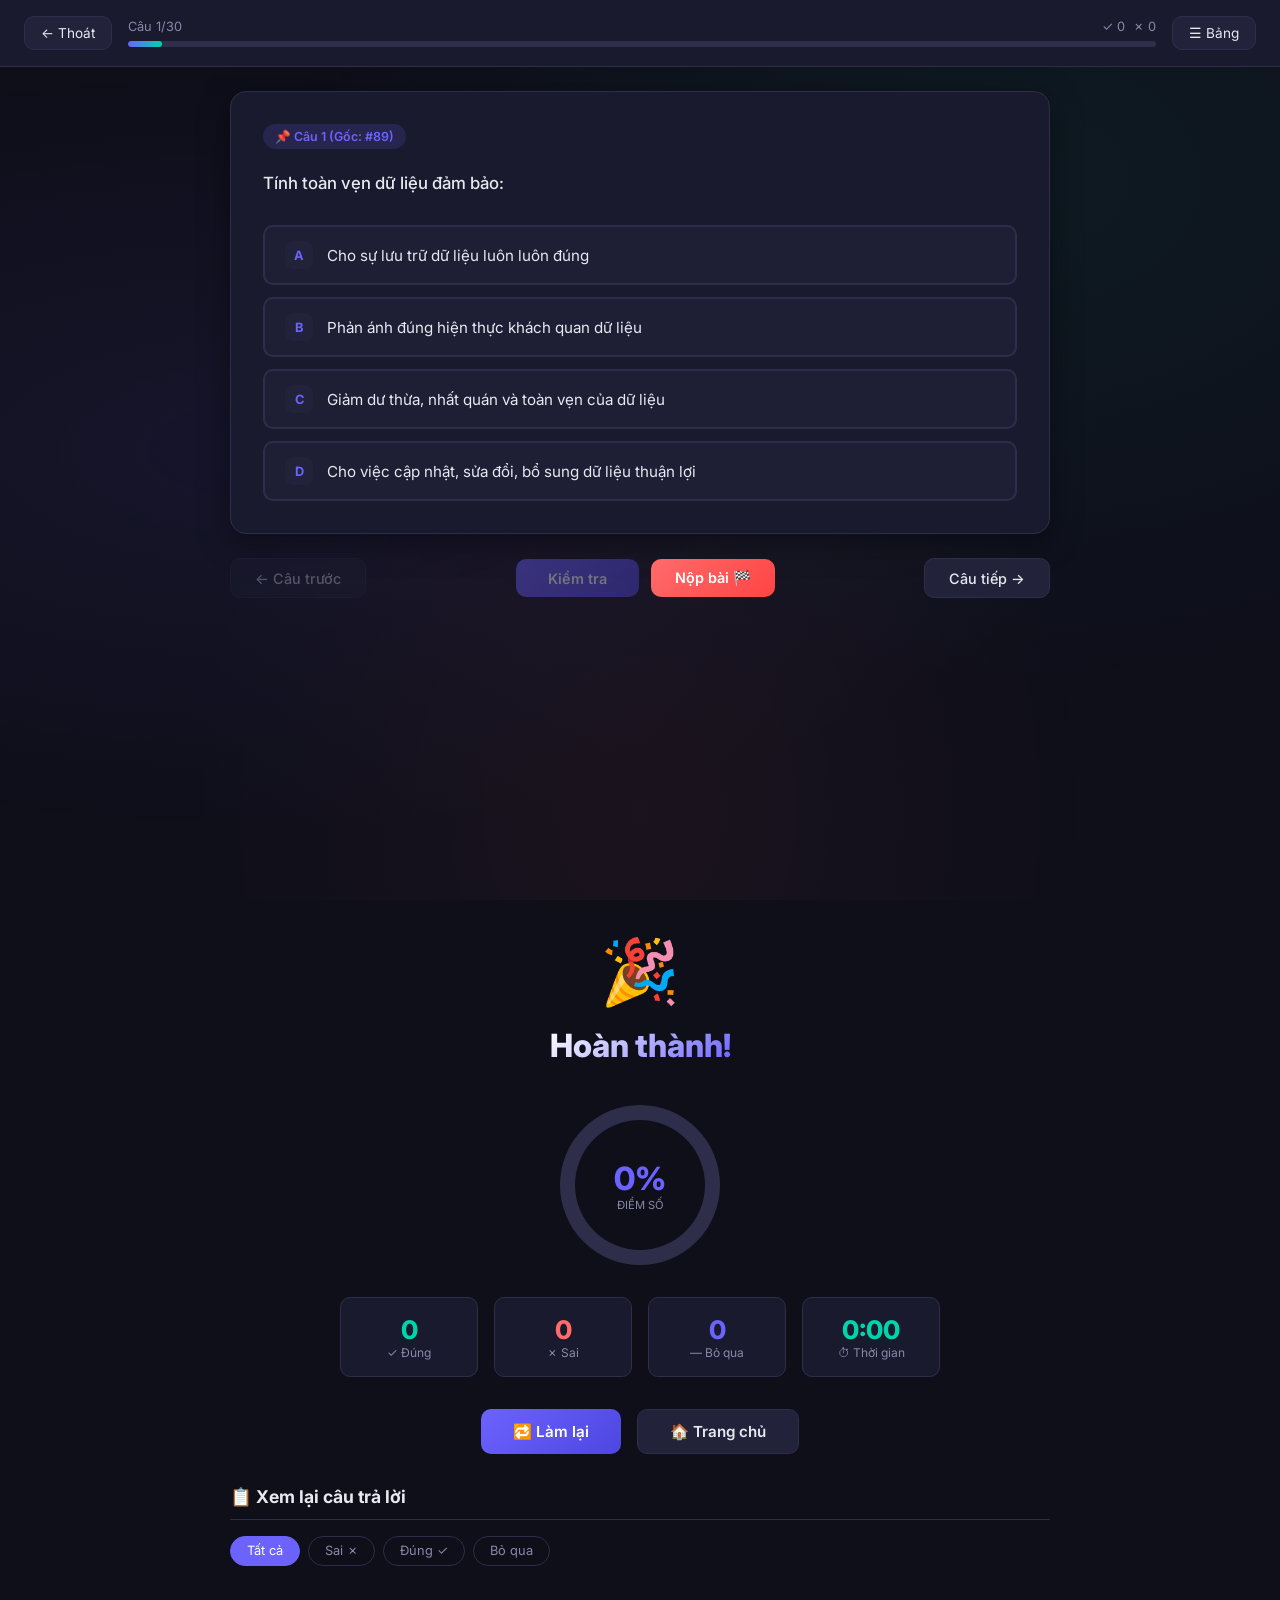
==== commit c4b75fe1: "Feat: Add 'Mô hình thực thể' exam category with 30 questions" ====
--- a/quiz.html
+++ b/quiz.html
@@ -6,7 +6,7 @@
 <title>Làm Bài | Trắc Nghiệm CSDL</title>
 <meta name="description" content="Ôn tập trắc nghiệm Cơ sở dữ liệu - 356 câu hỏi tổng hợp">
 <link href="https://fonts.googleapis.com/css2?family=Inter:wght@300;400;500;600;700;800&display=swap" rel="stylesheet">
-<link rel="stylesheet" href="css/style.css?v=1779847164">
+<link rel="stylesheet" href="css/style.css?v=1779847609">
 </head>
 <body>
 
@@ -97,10 +97,11 @@
 </div>
 
 
-<script src="js/csdl_data.js?v=1779847164" charset="UTF-8"></script>
-<script src="js/ontapmau_data.js?v=1779847164" charset="UTF-8"></script>
-<script src="js/baitapphutoithieu_data.js?v=1779847164" charset="UTF-8"></script>
-<script src="js/giuaky_data.js?v=1779847164" charset="UTF-8"></script>
-<script src="js/script.js?v=1779847164" charset="UTF-8"></script>
+<script src="js/csdl_data.js?v=1779847609" charset="UTF-8"></script>
+<script src="js/ontapmau_data.js?v=1779847609" charset="UTF-8"></script>
+<script src="js/baitapphutoithieu_data.js?v=1779847609" charset="UTF-8"></script>
+<script src="js/giuaky_data.js?v=1779847609" charset="UTF-8"></script>
+<script src="js/mohinh_data.js?v=1779847609" charset="UTF-8"></script>
+<script src="js/script.js?v=1779847609" charset="UTF-8"></script>
 </body>
 </html>
